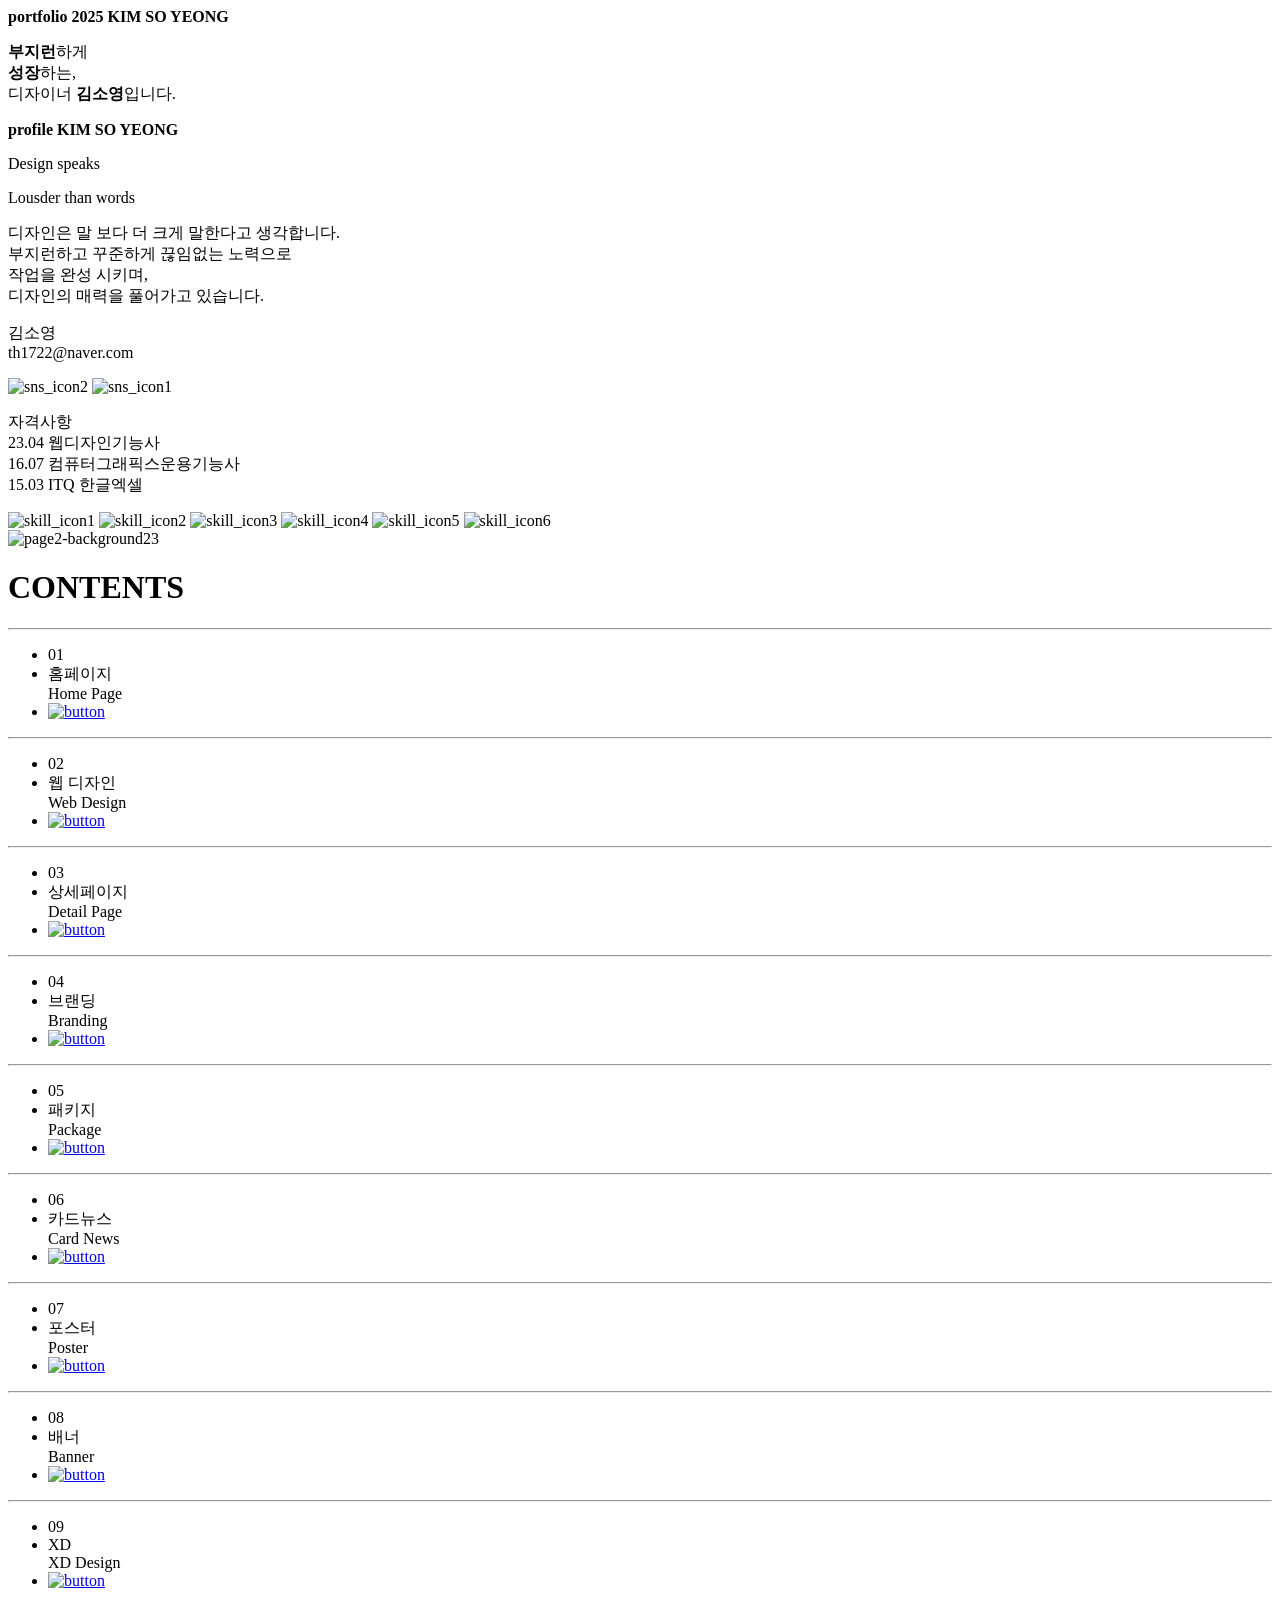
==== index.html @ 8df26240 "Add files via upload" ====
<!DOCTYPE html>
<html lang="ko">

<head>
    <meta charset="UTF-8">
    <meta name="viewport" content="width=device-width, initial-scale=1.0">
    <title>portfolio</title>
    <script src="https://code.jquery.com/jquery-3.7.1.min.js"></script>
    <script src="js/script.js" type="text/javascript"></script>
    <link rel="preconnect" href="https://cdn.jsdelivr.net/gh/Project-Noonnu/noonfonts_2107@1.1/Pretendard-Regular.woff">
    <link rel="stylesheet" href="css/reset.css">
    <link rel="stylesheet" href="css/style.css">
</head>
<body>
    <div id="page1">
        <div class="top-text">
            <b>portfolio</b>
            <b>2025</b>
            <b>KIM SO YEONG</b>
        </div> <!-- .top-text -->
        <p>
            <b>부지런</b>하게
            <br>
            <b>성장</b>하는,
            <br>
            디자이너 <b>김소영</b>입니다.
        </p>
    </div> <!-- #page1 -->
    <div id="page2">
        <div class="page2_topText">
            <b>profile</b>
            <b>KIM SO YEONG</b>
        </div>
        <div id="profile-mainText">
            <p>Design speaks</p>
            <p>Lousder than words</p>
        </div>
        <p>
            디자인은 말 보다 더 크게 말한다고 생각합니다.
            <br>
            부지런하고 꾸준하게 끊임없는 노력으로
            <br>
            작업을 완성 시키며,
            <br>
            디자인의 매력을 풀어가고 있습니다.
        </p>
        <div id="profile">
            <p>
                김소영
                <br>
                th1722@naver.com
            </p>
            <img src="images/sns_icon2.png" alt="sns_icon2">
            <img src="images/sns_icon1.png" alt="sns_icon1">
            <p>
                자격사항
                <br>
                23.04 웹디자인기능사
                <br>
                16.07 컴퓨터그래픽스운용기능사
                <br>
                15.03 ITQ 한글엑셀
            </p>
            <div class="skill">
                <img src="images/skill_icon1.png" alt="skill_icon1">
                <img src="images/skill_icon2.png" alt="skill_icon2">
                <img src="images/skill_icon3.png" alt="skill_icon3">
                <img src="images/skill_icon4.png" alt="skill_icon4">
                <img src="images/skill_icon5.png" alt="skill_icon5">
                <img src="images/skill_icon6.png" alt="skill_icon6">
            </div>
        </div> <!-- 프로필 내용 -->
        <img class="bottom-img" src="images/page2-background23.png" alt="page2-background23">
    </div> <!-- #page2 -->
    <div id="page3">
        <div id="content-box">
            <h1>CONTENTS</h1>
            <hr>
            <ul class="contents-text">
                <li>01</li>
                <li>
                    홈페이지
                    <br>
                    Home Page
                </li>
                <li><a href="index1.html" target="_blank"><img src="images/button.png" alt="button"></a></li>
            </ul>
            <hr>
            <ul class="contents-text">
                <li>02</li>
                <li>
                    웹 디자인
                    <br>
                    Web Design
                </li>
                <li><a href="index2.html" target="_blank"><img src="images/button.png" alt="button"></a></li>
            </ul>
            <hr>
            <ul class="contents-text">
                <li>03</li>
                <li>
                    상세페이지
                    <br>
                    Detail Page
                </li>
                <li><a href="index3.html" target="_blank"><img src="images/button.png" alt="button"></a></li>
            </ul>
            <hr>
            <ul class="contents-text">
                <li>04</li>
                <li>
                    브랜딩
                    <br>
                    Branding
                </li>
                <li><a href="index4.html" target="_blank"><img src="images/button.png" alt="button"></a></li>
            </ul>
            <hr>
            <ul class="contents-text">
                <li>05</li>
                <li>
                    패키지
                    <br>
                    Package
                </li>
                <li><a href="index5.html" target="_blank"><img src="images/button.png" alt="button"></a></li>
            </ul>
            <hr>
            <ul class="contents-text">
                <li>06</li>
                <li>
                    카드뉴스
                    <br>
                    Card News
                </li>
                <li><a href="index9.html" target="_blank"><img src="images/button.png" alt="button"></a></li>
            </ul>
            <hr>
            <ul class="contents-text">
                <li>07</li>
                <li>
                    포스터
                    <br>
                    Poster
                </li>
                <li><a href="index6.html" target="_blank"><img src="images/button.png" alt="button"></a></li>
            </ul>
            <hr>
            <ul class="contents-text">
                <li>08</li>
                <li>
                    배너
                    <br>
                    Banner
                </li>
                <li><a href="index7.html" target="_blank"><img src="images/button.png" alt="button"></a></li>
            </ul>
            <hr>
            <ul class="contents-text">
                <li>09</li>
                <li>
                    XD
                    <br>
                    XD Design
                </li>
                <li><a href="index8.html" target="_blank"><img src="images/button.png" alt="button"></a></li>
            </ul>
            <hr>
        </div> <!-- #content-box -->
    </div> <!-- #page3 -->
</body>

</html>
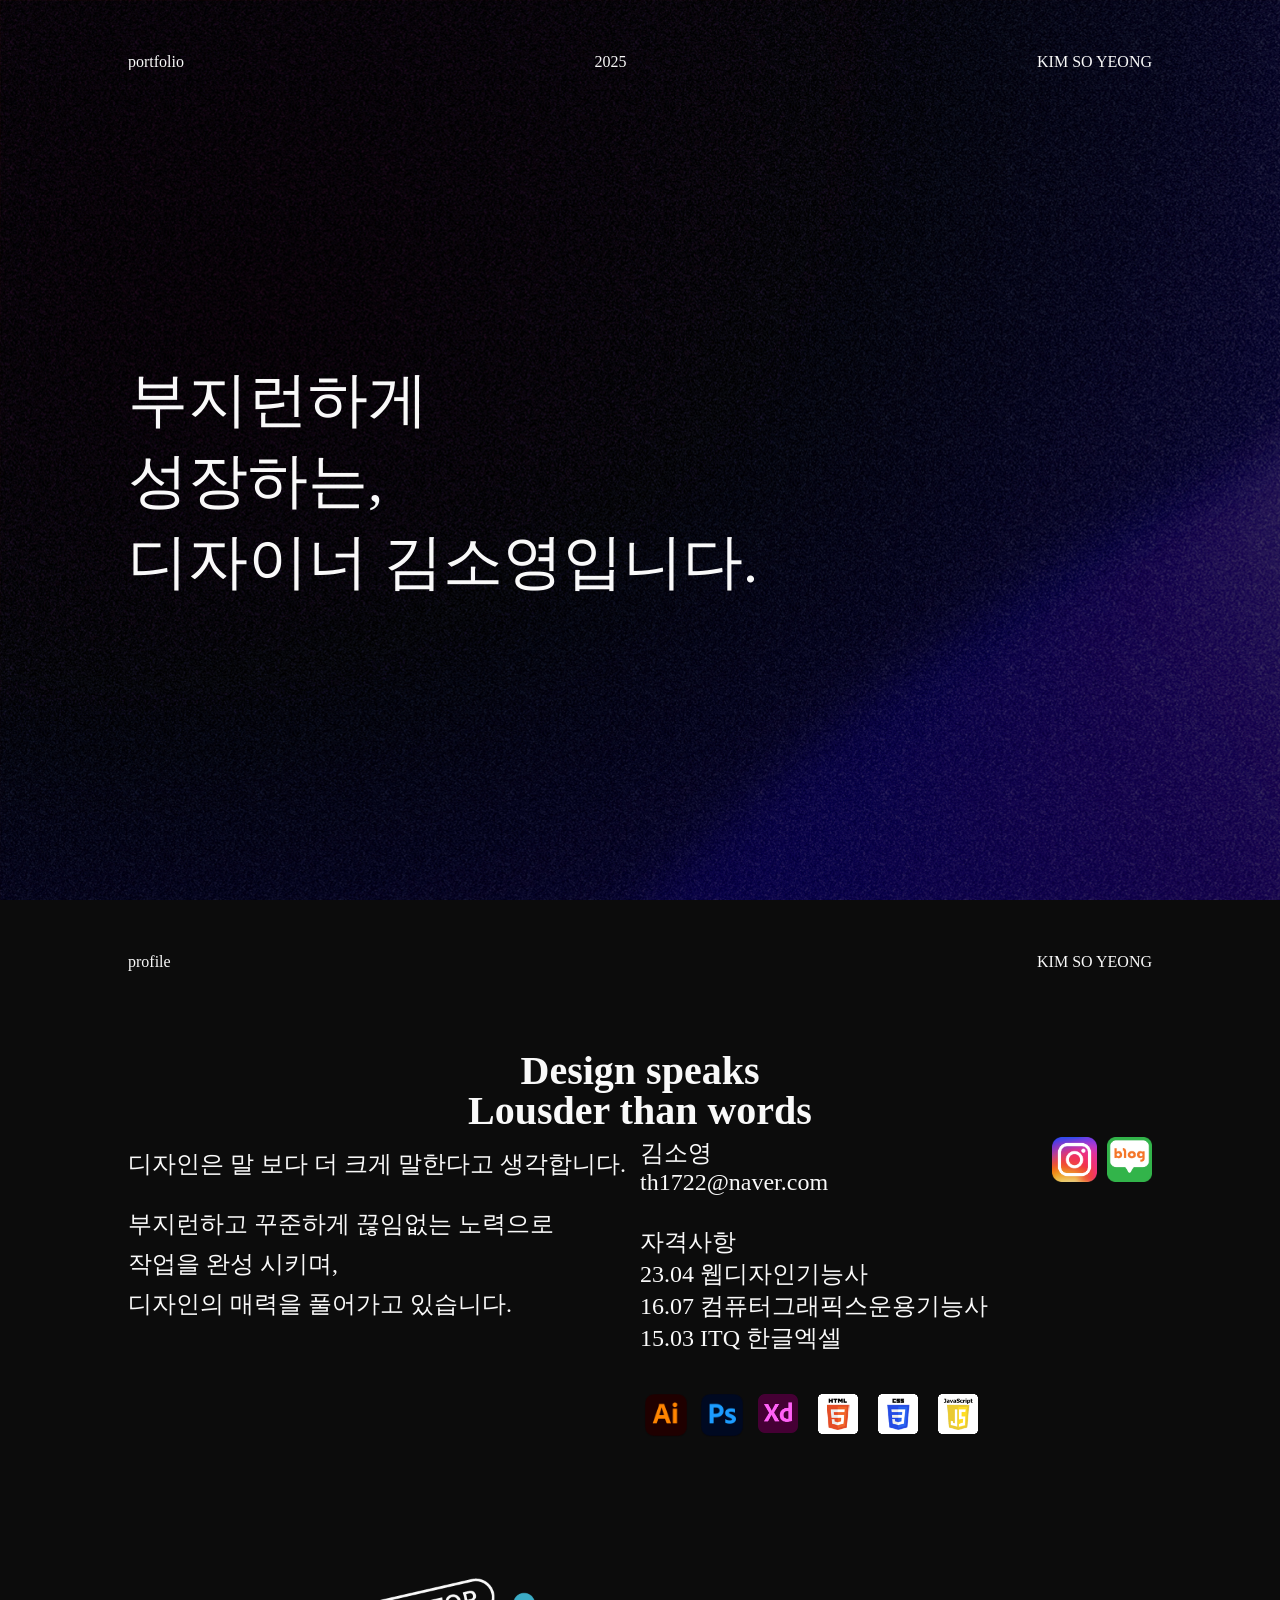
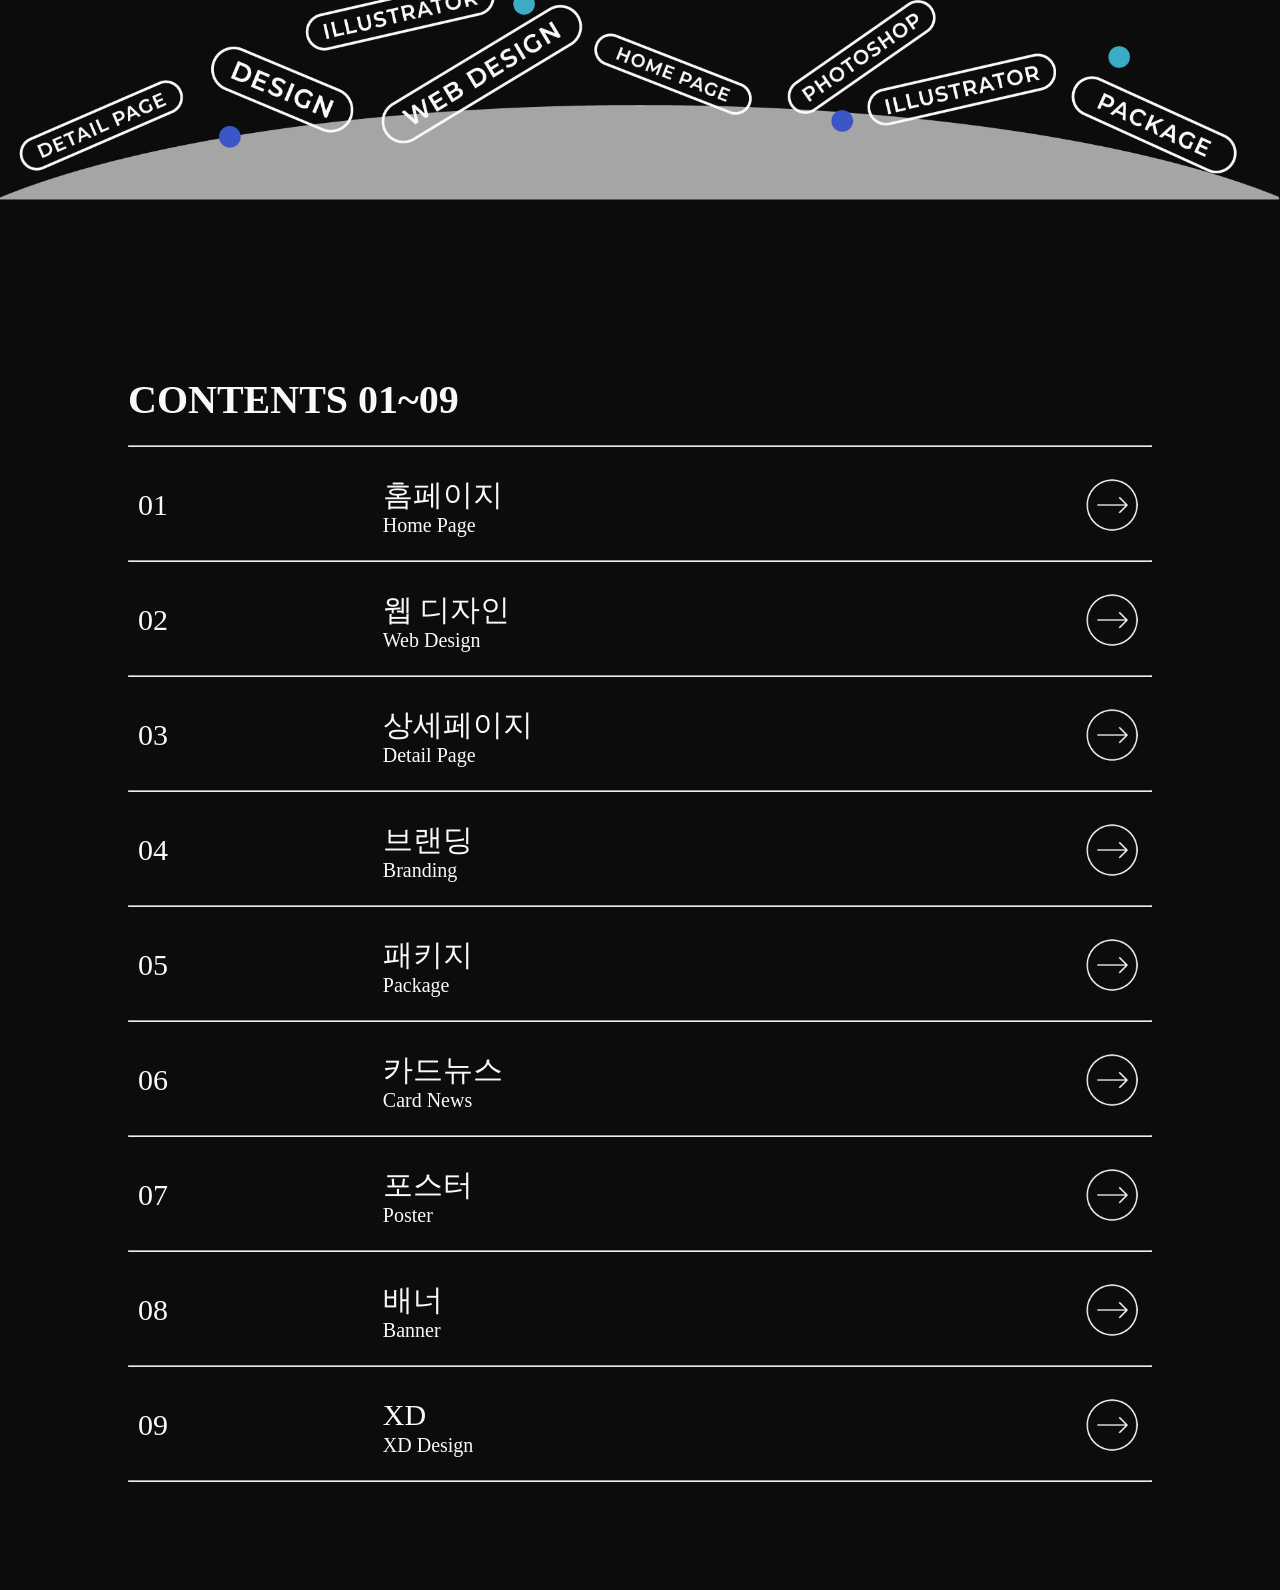
==== commit fa6eba69: "Add files via upload" ====
--- a/index.html
+++ b/index.html
@@ -74,7 +74,7 @@
     </div> <!-- #page2 -->
     <div id="page3">
         <div id="content-box">
-            <h1>CONTENTS</h1>
+            <h1>CONTENTS 01~09</h1>
             <hr>
             <ul class="contents-text">
                 <li>01</li>
--- a/css/style.css
+++ b/css/style.css
@@ -0,0 +1,282 @@
+a {
+    text-decoration: none;
+    color: inherit;
+}
+ul {
+    list-style: none;
+}
+html {
+    /* overflow: hidden; */
+    overflow: scroll;
+    overflow-x: hidden;
+    color: #0c0c0c;
+}
+body {
+    display: block;
+    width: 100%;
+    height: 100vh;
+    margin: 0;
+    /* background: url(../images/basicBg.jpg) no-repeat; */
+    background-color: #0c0c0c;
+    background-size: cover;
+    background-attachment: fixed;
+    object-fit: cover;
+}
+/* 스크롤 없애기 */
+body::-webkit-scrollbar {
+  display: none;
+}
+button {
+    border: none;
+    outline: none;
+    background-color: transparent;
+    padding: 0;
+    cursor: pointer;
+}
+/* 전체 폰트 */
+@font-face {
+    font-family: 'PyeojinGothic';
+    src: url('https://cdn.jsdelivr.net/gh/projectnoonnu/2504-1@1.0/PyeojinGothic-Light.woff2') format('woff2');
+    font-weight: 300;
+    font-display: swap;
+}
+
+/* page1 */
+#page1 {
+    background: url(../images/backgrond.jpg);
+    background-size: cover;
+    height: 100vh;
+    color: #f9f9f9;
+}
+.top-text {
+    position: absolute;
+    left: 10%;
+    top: 6%;
+    width: 80%;
+    text-align: center;
+
+    overflow: hidden;
+}
+.top-text > b:nth-child(1) {
+    float: left;
+}
+.top-text > b:nth-child(3) {
+    float: right;
+}
+#page1 > p {
+    position: relative;
+    top: 40%;
+    left: 10%;
+    font-size: 60px;
+    font-weight: 300;
+    line-height: normal;
+
+    animation: fadein 10s ease 3s;
+  -webkit-animation: fadein 5s; /* Safari and Chrome */
+}
+@keyframes fadein {
+    from {
+        opacity: 0;
+    }
+    to {
+        opacity: 1;
+    }
+}
+@-webkit-keyframes fadein { /* Safari and Chrome */
+    from {
+        opacity: 0;
+    }
+    to {
+        opacity: 1;
+    }
+}
+#page1 > p > b {
+    font-weight: 500;
+}
+.top-text::after{
+    content: "";
+    display: block;
+    clear: both;
+}
+
+/* page2 */
+#page2 {
+    width: 100%;
+    height: 100vh;
+    background-color: #0c0c0c;
+    color: #f9f9f9;
+
+    background-image: url(../images/page2-bottom-background.png);
+    /* background-image: url(../images/page2-background2.png); */
+    /* background-image: url(../images/page2-background23.png); */
+    background-repeat: no-repeat;
+    background-size: contain;
+    background-position: bottom;
+    position: relative;
+}
+#page2::after{
+    content: "";
+    display: block;
+    clear: both;
+}
+.bottom-img {
+    width: 100%;
+    position: absolute;
+    bottom: 0;
+    left: 0;
+}
+.page2_topText {
+    position: relative;
+    left: 10%;
+    top: 6%;
+    width: 80%;
+
+    text-align: center;
+    display: block;
+}
+.page2_topText > b:nth-child(1) {
+    float: left;
+}
+.page2_topText > b:nth-child(2) {
+    float: right;
+}
+.page2_topText::after{
+    content: "";
+    display: block;
+    clear: both;
+}
+#profile-mainText {
+    position: relative;
+    top: 15%;
+    width: 80%;
+
+    text-align: center;
+    display: block;
+    margin: 0 auto;
+}
+#profile-mainText > p {
+    display: block;
+    width: 50%;
+    font-size: 40px;
+    font-weight: 600;
+    margin: 0 auto;
+}
+#page2 > p {
+    display: block;
+    width: 40%;
+    padding: 10% 0% 0 10%;
+    font-size: 24px;
+    line-height: 40px;
+    font-weight: 200;
+    float: left;
+}
+#page2 > p::first-line {
+    line-height: 80px;
+}
+#profile {
+    float: right;
+    width: 40%;
+    padding: 11% 10% 0 0;
+}
+#profile > p {
+    float: left;
+    font-size: 20px;
+    font-size: 24px;
+    font-weight: 200;
+    line-height: normal;
+    width: 70%;
+}
+#profile > p::first-line {
+    font-weight: 400;
+}
+#profile > img {
+    width: 45px;
+    float: right;
+}
+#profile > img:nth-child(2) {
+    padding-left: 10px;
+}
+#profile > p:nth-child(4) {
+    padding-top: 30px;
+}
+#profile::after{
+    content: "";
+    display: block;
+    clear: both;
+}
+.skill {
+    float: left;
+    padding-top: 30px;
+}
+.skill > img {
+    width: 40px;
+    float: left;
+    padding: 10px;
+}
+.skill > img:nth-child(1) {
+    padding: 5px 0 0;
+    width: 52px;
+}
+.skill > img:nth-child(2) {
+    padding: 5px 0 0 4px;
+    width: 52px;
+}
+
+/* page3 */
+#page3 {
+    width: 100%;
+    height: 100vh;
+    background-color: #0c0c0c;
+    color: #f9f9f9;
+    position: relative;
+}
+#content-box {
+    width: 80%;
+    position: absolute;
+    top: 20%;
+    left: 10%;
+    padding-bottom: 100px;
+}
+#content-box > h1 {
+    font-size: 40px;
+    font-weight: 700;
+}
+#content-box > hr {
+    margin-top: 25px;
+}
+.contents-text {
+    font-size: 30px;
+    font-weight: 300;
+}
+.contents-text > li {
+    float: left;
+    padding-top: 20px;
+}
+.contents-text > li:nth-child(1) {
+    line-height: 60px;
+    padding-left: 10px;
+    width: 40px;
+    font-weight: 400;
+}
+.contents-text > li:nth-child(2) {
+    padding-left: 20%;
+    font-size: 20px;
+}
+.contents-text > li:nth-child(2)::first-line {
+    font-weight: 400;
+    font-size: 30px;
+    line-height: 40px;
+}
+.contents-text > li:nth-child(3) {
+    float: right;
+    padding-right: 10px;
+}
+.contents-text > li > a > img {
+    display: block;
+    width: 60px;
+}
+.contents-text::after{
+    content: "";
+    display: block;
+    clear: both;
+}
